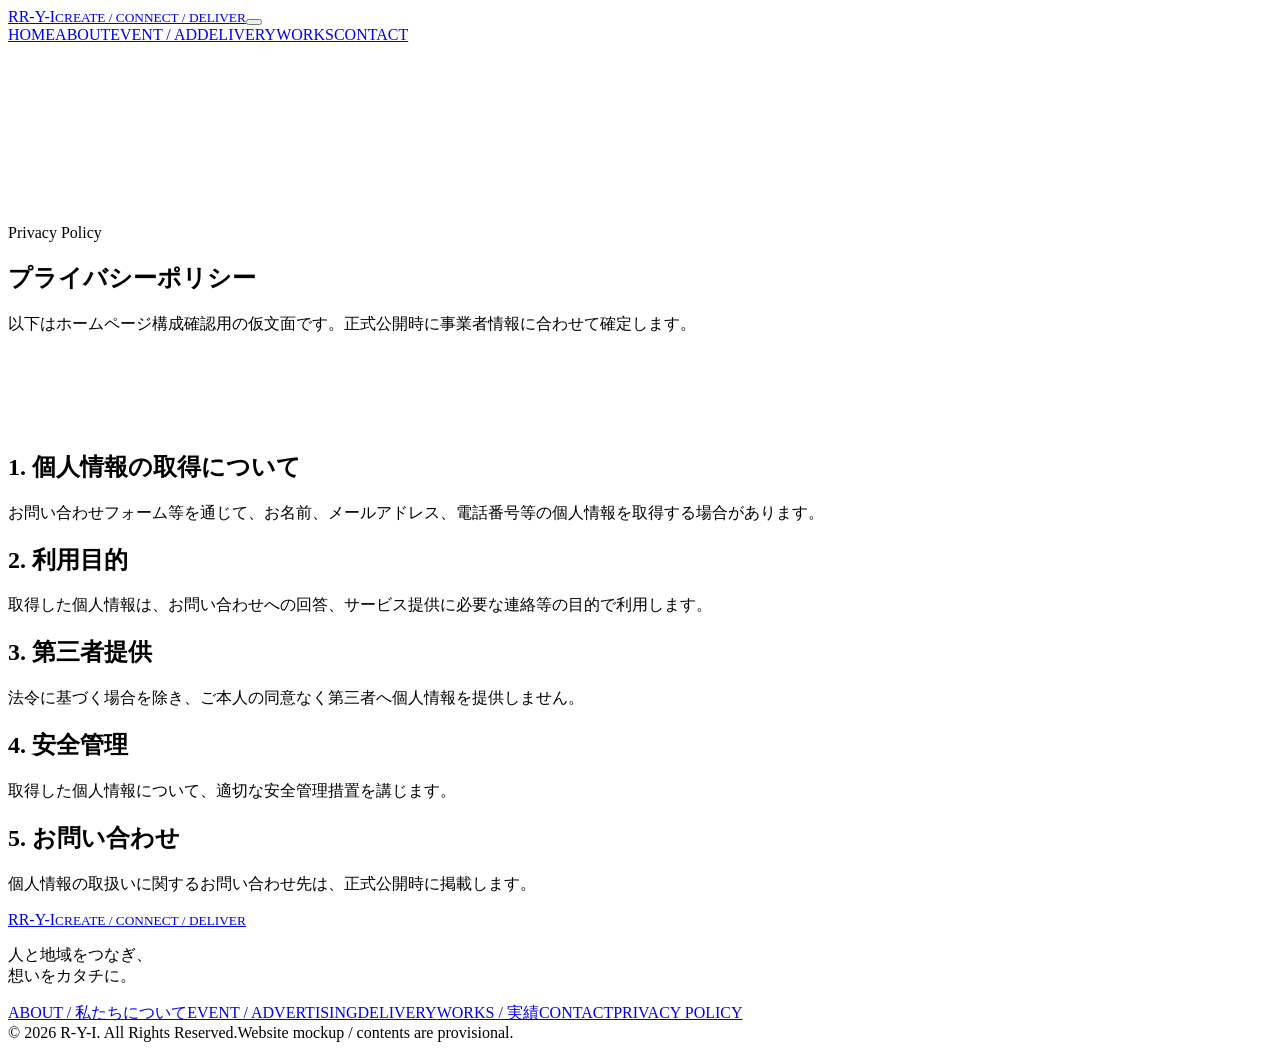
==== privacy.html @ a09a8cc8 "Add files via upload" ====
<!doctype html><html lang="ja"><head><meta charset="utf-8"><meta name="viewport" content="width=device-width,initial-scale=1"><title>PRIVACY POLICY | R-Y-I</title><link rel="stylesheet" href="assets/css/style.css"></head><body class="page-preload">
<header class="site-header subpage"><div class="container header-inner"><a class="logo" href="index.html"><span class="logo-symbol">R</span><span class="logo-text">R-Y-I<small>CREATE / CONNECT / DELIVER</small></span></a><button class="menu-btn" type="button" aria-label="メニューを開く" aria-expanded="false" aria-controls="main-navigation"><span></span><span></span><span></span></button><nav class="main-nav" id="main-navigation"><a href="index.html">HOME</a><a href="about.html">ABOUT</a><a href="event.html">EVENT / AD</a><a href="delivery.html">DELIVERY</a><a href="works.html">WORKS</a><a class="nav-contact" href="contact.html">CONTACT</a></nav></div></header>
<main><section style="padding:180px 0 80px;background:var(--paper)"><div class="container"><div class="eyebrow">Privacy Policy</div><h1 class="section-title">プライバシーポリシー</h1><p class="section-lead">以下はホームページ構成確認用の仮文面です。正式公開時に事業者情報に合わせて確定します。</p></div></section><section class="section"><div class="container prose"><h2>1. 個人情報の取得について</h2><p>お問い合わせフォーム等を通じて、お名前、メールアドレス、電話番号等の個人情報を取得する場合があります。</p><h2>2. 利用目的</h2><p>取得した個人情報は、お問い合わせへの回答、サービス提供に必要な連絡等の目的で利用します。</p><h2>3. 第三者提供</h2><p>法令に基づく場合を除き、ご本人の同意なく第三者へ個人情報を提供しません。</p><h2>4. 安全管理</h2><p>取得した個人情報について、適切な安全管理措置を講じます。</p><h2>5. お問い合わせ</h2><p>個人情報の取扱いに関するお問い合わせ先は、正式公開時に掲載します。</p></div></section></main>
<footer><div class="container"><div class="footer-main"><div><a class="logo" href="index.html"><span class="logo-symbol">R</span><span>R-Y-I<small>CREATE / CONNECT / DELIVER</small></span></a><p class="footer-message">人と地域をつなぎ、<br>想いをカタチに。</p></div><nav class="footer-nav"><a href="about.html">ABOUT / 私たちについて</a><a href="event.html">EVENT / ADVERTISING</a><a href="delivery.html">DELIVERY</a><a href="works.html">WORKS / 実績</a><a href="contact.html">CONTACT</a><a href="privacy.html">PRIVACY POLICY</a></nav></div><div class="footer-bottom"><span>© 2026 R-Y-I. All Rights Reserved.</span><span>Website mockup / contents are provisional.</span></div></div></footer><script src="assets/js/main.js"></script></body></html>
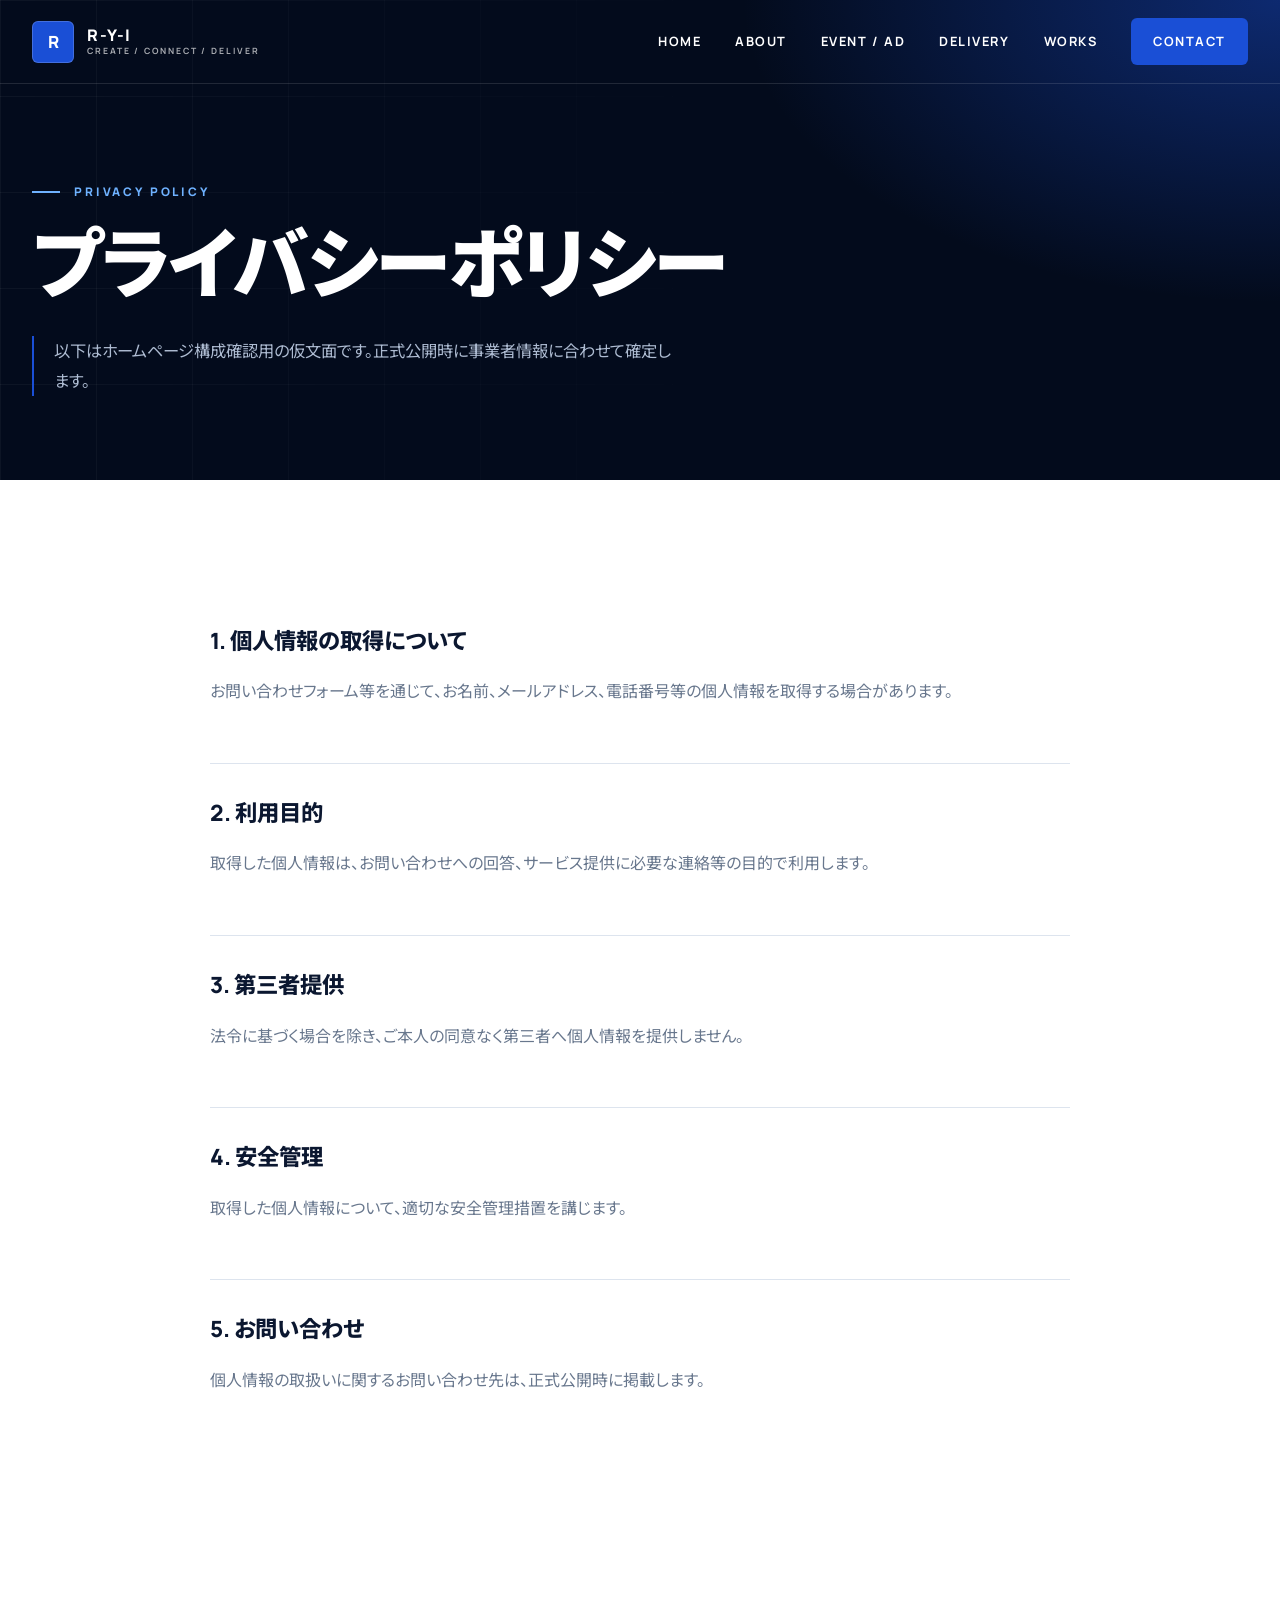
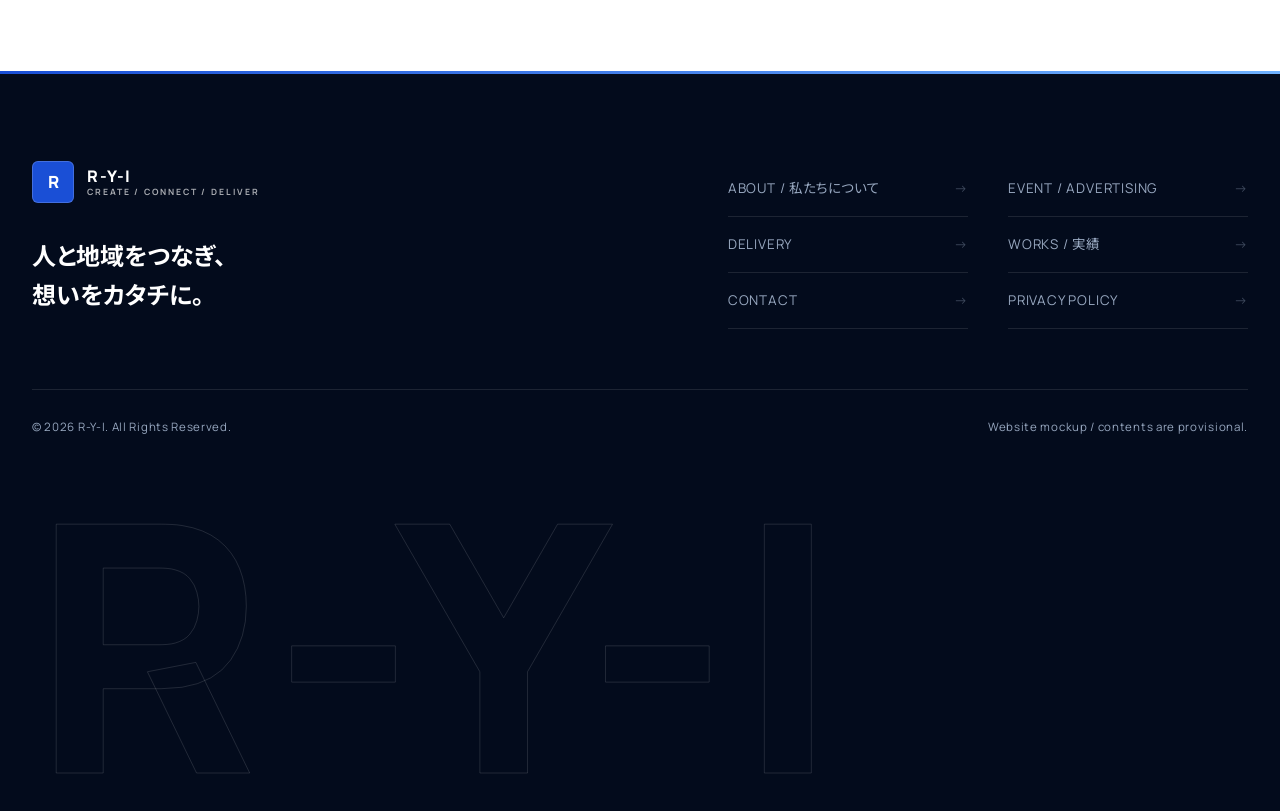
==== commit 176de715: "デザインリニューアル" ====
--- a/privacy.html
+++ b/privacy.html
@@ -1,4 +1,4 @@
 <!doctype html><html lang="ja"><head><meta charset="utf-8"><meta name="viewport" content="width=device-width,initial-scale=1"><title>PRIVACY POLICY | R-Y-I</title><link rel="stylesheet" href="assets/css/style.css"></head><body class="page-preload">
 <header class="site-header subpage"><div class="container header-inner"><a class="logo" href="index.html"><span class="logo-symbol">R</span><span class="logo-text">R-Y-I<small>CREATE / CONNECT / DELIVER</small></span></a><button class="menu-btn" type="button" aria-label="メニューを開く" aria-expanded="false" aria-controls="main-navigation"><span></span><span></span><span></span></button><nav class="main-nav" id="main-navigation"><a href="index.html">HOME</a><a href="about.html">ABOUT</a><a href="event.html">EVENT / AD</a><a href="delivery.html">DELIVERY</a><a href="works.html">WORKS</a><a class="nav-contact" href="contact.html">CONTACT</a></nav></div></header>
-<main><section style="padding:180px 0 80px;background:var(--paper)"><div class="container"><div class="eyebrow">Privacy Policy</div><h1 class="section-title">プライバシーポリシー</h1><p class="section-lead">以下はホームページ構成確認用の仮文面です。正式公開時に事業者情報に合わせて確定します。</p></div></section><section class="section"><div class="container prose"><h2>1. 個人情報の取得について</h2><p>お問い合わせフォーム等を通じて、お名前、メールアドレス、電話番号等の個人情報を取得する場合があります。</p><h2>2. 利用目的</h2><p>取得した個人情報は、お問い合わせへの回答、サービス提供に必要な連絡等の目的で利用します。</p><h2>3. 第三者提供</h2><p>法令に基づく場合を除き、ご本人の同意なく第三者へ個人情報を提供しません。</p><h2>4. 安全管理</h2><p>取得した個人情報について、適切な安全管理措置を講じます。</p><h2>5. お問い合わせ</h2><p>個人情報の取扱いに関するお問い合わせ先は、正式公開時に掲載します。</p></div></section></main>
+<main><section class="page-hero plain"><div class="container page-hero-content"><div class="eyebrow">Privacy Policy</div><h1 class="section-title">プライバシーポリシー</h1><p class="section-lead">以下はホームページ構成確認用の仮文面です。正式公開時に事業者情報に合わせて確定します。</p></div></section><section class="section"><div class="container prose"><h2>1. 個人情報の取得について</h2><p>お問い合わせフォーム等を通じて、お名前、メールアドレス、電話番号等の個人情報を取得する場合があります。</p><h2>2. 利用目的</h2><p>取得した個人情報は、お問い合わせへの回答、サービス提供に必要な連絡等の目的で利用します。</p><h2>3. 第三者提供</h2><p>法令に基づく場合を除き、ご本人の同意なく第三者へ個人情報を提供しません。</p><h2>4. 安全管理</h2><p>取得した個人情報について、適切な安全管理措置を講じます。</p><h2>5. お問い合わせ</h2><p>個人情報の取扱いに関するお問い合わせ先は、正式公開時に掲載します。</p></div></section></main>
 <footer><div class="container"><div class="footer-main"><div><a class="logo" href="index.html"><span class="logo-symbol">R</span><span>R-Y-I<small>CREATE / CONNECT / DELIVER</small></span></a><p class="footer-message">人と地域をつなぎ、<br>想いをカタチに。</p></div><nav class="footer-nav"><a href="about.html">ABOUT / 私たちについて</a><a href="event.html">EVENT / ADVERTISING</a><a href="delivery.html">DELIVERY</a><a href="works.html">WORKS / 実績</a><a href="contact.html">CONTACT</a><a href="privacy.html">PRIVACY POLICY</a></nav></div><div class="footer-bottom"><span>© 2026 R-Y-I. All Rights Reserved.</span><span>Website mockup / contents are provisional.</span></div></div></footer><script src="assets/js/main.js"></script></body></html>
--- a/assets/css/style.css
+++ b/assets/css/style.css
@@ -0,0 +1,553 @@
+/* =========================================================
+   R-Y-I Website  —  style.css  (v3.0 / 2026-11 リニューアル)
+   ---------------------------------------------------------
+   目次
+    1. 基本設定（色・文字・余白）   ← 色を変えたいときはここ
+    2. 共通パーツ（見出し・ボタン）
+    3. ヘッダー / メニュー
+    4. トップ：ヒーロー・マーキー
+    5. トップ：各セクション
+    6. フッター
+    7. 下層ページ
+    8. お問い合わせ / プライバシー
+    9. アニメーション
+   10. レスポンシブ（タブレット / スマホ）
+   ========================================================= */
+
+@import url('https://fonts.googleapis.com/css2?family=Manrope:wght@400;500;600;700;800&family=Noto+Sans+JP:wght@400;500;700;800;900&display=swap');
+
+/* ---------- 1. 基本設定 ---------- */
+:root{
+  /* 色 */
+  --navy-950:#030b1c;
+  --navy-900:#051231;
+  --navy-800:#0a1f48;
+  --navy-700:#10306b;
+  --blue:#1a4fd6;          /* メインの青 */
+  --blue-deep:#0d3aa8;     /* ホバー時など濃い青 */
+  --sky:#6fb2ff;           /* 暗い背景の上で使う明るい青 */
+  --ice:#eef3fb;           /* 薄い背景 */
+  --ink:#0b1730;           /* 見出しの文字色 */
+  --text:#34435b;          /* 本文 */
+  --muted:#68778d;         /* 補足文 */
+  --line:#dde4ee;          /* 罫線 */
+  --white:#fff;
+
+  /* 形 */
+  --r-lg:18px;
+  --r-md:12px;
+  --r-sm:6px;
+  --shadow:0 30px 70px -24px rgba(6,26,70,.32);
+  --shadow-sm:0 14px 34px -14px rgba(6,26,70,.22);
+  --ease:cubic-bezier(.2,.7,.2,1);
+
+  /* 文字 */
+  --font:"Manrope","Noto Sans JP","Noto Sans CJK JP","Hiragino Sans",system-ui,sans-serif;
+  --header-h:84px;
+}
+
+*,*::before,*::after{box-sizing:border-box}
+html{scroll-behavior:smooth;-webkit-text-size-adjust:100%}
+body{margin:0;font-family:var(--font);color:var(--text);background:#fff;line-height:1.85;overflow-x:hidden;font-feature-settings:"palt";-webkit-font-smoothing:antialiased}
+a{color:inherit;text-decoration:none}
+img{display:block;width:100%;height:auto}
+button,input,select,textarea{font:inherit}
+::selection{background:var(--blue);color:#fff}
+
+.container{width:min(1240px,calc(100% - 64px));margin-inline:auto}
+.section{padding:140px 0}
+.section-sm{padding:90px 0}
+.bg-soft{background:var(--ice)}
+.bg-navy{background:var(--navy-900);color:#fff;position:relative;overflow:hidden}
+.bg-navy::before{content:"";position:absolute;inset:0;pointer-events:none;
+  background:
+    radial-gradient(60% 50% at 100% 0%,rgba(26,79,214,.35),transparent 70%),
+    linear-gradient(rgba(255,255,255,.035) 1px,transparent 1px) 0 0/80px 80px,
+    linear-gradient(90deg,rgba(255,255,255,.035) 1px,transparent 1px) 0 0/80px 80px}
+.bg-navy>.container{position:relative}
+
+/* ---------- 2. 共通パーツ ---------- */
+.eyebrow{display:flex;align-items:center;gap:14px;font-size:.74rem;line-height:1;letter-spacing:.24em;text-transform:uppercase;color:var(--blue);font-weight:800;margin-bottom:22px}
+.eyebrow::before{content:"";width:28px;height:2px;background:currentColor;flex:none}
+.bg-navy .eyebrow{color:var(--sky)}
+
+.section-title{margin:0;color:var(--ink);font-size:clamp(2.2rem,4.2vw,4.1rem);line-height:1.18;letter-spacing:-.02em;font-weight:800}
+.bg-navy .section-title{color:#fff}
+.section-lead{max-width:680px;margin:28px 0 0;color:var(--muted);font-size:1.02rem}
+.bg-navy .section-lead{color:#aebcd2}
+.kicker{font-size:clamp(1.1rem,1.8vw,1.35rem);font-weight:700;color:var(--ink);line-height:1.6}
+
+.btn{position:relative;display:inline-flex;align-items:center;justify-content:space-between;gap:28px;min-height:58px;padding:0 10px 0 28px;border-radius:var(--r-sm);background:var(--blue);color:#fff;font-weight:700;font-size:.92rem;letter-spacing:.04em;border:1px solid var(--blue);overflow:hidden;isolation:isolate;transition:background .35s,border-color .35s,color .35s,transform .35s var(--ease),box-shadow .35s;box-shadow:0 14px 30px -12px rgba(26,79,214,.6)}
+.btn::after{content:"→";display:grid;place-items:center;width:38px;height:38px;border-radius:4px;background:rgba(255,255,255,.14);font-size:1rem;transition:transform .35s var(--ease),background .35s}
+.btn::before{content:"";position:absolute;inset:0;z-index:-1;background:linear-gradient(110deg,transparent 30%,rgba(255,255,255,.28) 50%,transparent 70%);transform:translateX(-120%);transition:transform .7s var(--ease)}
+.btn:hover{background:var(--blue-deep);border-color:var(--blue-deep);transform:translateY(-2px)}
+.btn:hover::before{transform:translateX(120%)}
+.btn:hover::after{transform:translateX(3px)}
+.btn:active{transform:translateY(0) scale(.98)}
+.btn.ghost{background:transparent;color:var(--ink);border-color:#c6d2e2;box-shadow:none}
+.btn.ghost::after{background:var(--ice)}
+.btn.ghost:hover{border-color:var(--ink);background:var(--ink);color:#fff}
+.btn.ghost:hover::after{background:rgba(255,255,255,.14)}
+.btn.light{background:#fff;color:var(--ink);border-color:#fff;box-shadow:none}
+.btn.light::after{background:var(--blue);color:#fff}
+.btn.light:hover{background:var(--sky);border-color:var(--sky);color:var(--navy-900)}
+
+/* ---------- 3. ヘッダー / メニュー ---------- */
+.site-header{position:fixed;inset:0 0 auto;z-index:1000;height:var(--header-h);border-bottom:1px solid rgba(255,255,255,.12);transition:height .4s var(--ease),background .4s,border-color .4s}
+.site-header.scrolled{height:70px;background:rgba(255,255,255,.88);backdrop-filter:blur(18px) saturate(1.4);-webkit-backdrop-filter:blur(18px) saturate(1.4);border-color:var(--line)}
+.header-inner{position:relative;z-index:2;height:100%;display:flex;align-items:center;justify-content:space-between;gap:28px}
+
+.logo{position:relative;z-index:1202;display:flex;align-items:center;gap:13px;color:#fff;font-weight:800;letter-spacing:.1em;line-height:1.3;transition:color .3s}
+.site-header.scrolled .logo{color:var(--ink)}
+.logo-symbol{width:42px;height:42px;display:grid;place-items:center;border-radius:var(--r-sm);background:var(--blue);color:#fff;font-size:1.05rem;letter-spacing:0;box-shadow:inset 0 0 0 1px rgba(255,255,255,.18)}
+.logo small{display:block;font-size:.54rem;letter-spacing:.22em;font-weight:700;opacity:.65}
+
+.main-nav{display:flex;align-items:center;gap:34px;color:#fff;font-weight:700;font-size:.8rem;letter-spacing:.12em;transition:color .3s}
+.site-header.scrolled .main-nav{color:var(--ink)}
+.main-nav a{position:relative;padding:8px 0}
+.main-nav a::after{content:"";position:absolute;left:0;bottom:2px;width:100%;height:2px;background:var(--sky);transform:scaleX(0);transform-origin:right;transition:transform .35s var(--ease)}
+.site-header.scrolled .main-nav a::after{background:var(--blue)}
+.main-nav a:hover::after,.main-nav a.active::after{transform:scaleX(1);transform-origin:left}
+.main-nav .nav-contact{padding:12px 22px;border-radius:var(--r-sm);background:var(--blue);color:#fff;transition:background .3s}
+.main-nav .nav-contact:hover{background:var(--blue-deep)}
+.main-nav .nav-contact::after{display:none}
+
+.menu-btn{display:none;position:relative;z-index:1203;width:46px;height:46px;border:1px solid rgba(255,255,255,.35);border-radius:var(--r-sm);background:transparent;color:#fff;cursor:pointer;transition:border-color .3s,color .3s}
+.site-header.scrolled .menu-btn{color:var(--ink);border-color:var(--line)}
+.menu-btn span{position:absolute;left:12px;width:20px;height:2px;background:currentColor;transition:transform .3s,opacity .3s,top .3s}
+.menu-btn span:nth-child(1){top:15px}.menu-btn span:nth-child(2){top:21px}.menu-btn span:nth-child(3){top:27px}
+
+/* ---------- 4. ヒーロー・マーキー ---------- */
+.hero{position:relative;height:max(760px,100svh);overflow:hidden;background:var(--navy-950);color:#fff}
+.hero-slides{position:absolute;inset:0}
+.hero-slide{position:absolute;inset:-2%;opacity:0;transition:opacity 1.4s ease}
+.hero-slide.active{opacity:1;animation:heroZoom 7.5s ease-out both}
+.hero-slide img{height:100%;object-fit:cover}
+.hero-slide:nth-child(2) img{object-position:center 35%}
+@keyframes heroZoom{from{transform:scale(1)}to{transform:scale(1.06)}}
+.hero::after{content:"";position:absolute;inset:0;z-index:1;
+  background:
+    linear-gradient(90deg,rgba(3,11,28,.92) 0%,rgba(5,18,49,.7) 38%,rgba(5,18,49,.15) 72%,rgba(5,18,49,.25) 100%),
+    linear-gradient(0deg,rgba(3,11,28,.7),transparent 40%)}
+.hero::before{content:"";position:absolute;inset:0;z-index:1;pointer-events:none;
+  background:
+    linear-gradient(rgba(255,255,255,.045) 1px,transparent 1px) 0 0/96px 96px,
+    linear-gradient(90deg,rgba(255,255,255,.045) 1px,transparent 1px) 0 0/96px 96px;
+  -webkit-mask-image:linear-gradient(90deg,#000 0%,transparent 65%);mask-image:linear-gradient(90deg,#000 0%,transparent 65%)}
+.hero-content{position:relative;z-index:2;height:100%;display:flex;align-items:center;padding-top:40px}
+.hero-copy{width:min(820px,80%)}
+.hero .eyebrow{color:var(--sky);animation:fadeUp .8s .15s both}
+.hero h1{margin:0;font-size:clamp(3.2rem,6.4vw,6.6rem);line-height:1.08;letter-spacing:-.035em;font-weight:900}
+.hero h1 .line{display:block;overflow:hidden;padding-bottom:.06em}
+.hero h1 .line span{display:block;animation:heroText 1.05s var(--ease) both}
+.hero h1 .line:nth-child(2) span{animation-delay:.13s;background:linear-gradient(90deg,#fff 0%,#bcdcff 100%);-webkit-background-clip:text;background-clip:text;color:transparent}
+@keyframes heroText{from{transform:translateY(110%)}to{transform:none}}
+.hero-copy>p{max-width:600px;margin:34px 0 0;padding-left:20px;border-left:2px solid var(--blue);font-size:clamp(.98rem,1.4vw,1.12rem);color:#d6e1f0;animation:fadeUp .9s .45s both}
+.hero-actions{display:flex;flex-wrap:wrap;gap:14px;margin-top:42px;animation:fadeUp .9s .58s both}
+.hero-actions .btn.ghost{color:#fff;border-color:rgba(255,255,255,.4);background:rgba(255,255,255,.05);backdrop-filter:blur(10px);-webkit-backdrop-filter:blur(10px)}
+.hero-actions .btn.ghost::after{background:rgba(255,255,255,.12)}
+.hero-actions .btn.ghost:hover{background:#fff;color:var(--ink);border-color:#fff}
+.hero-actions .btn.ghost:hover::after{background:var(--ice)}
+.hero-actions .btn.light::after{background:var(--blue)}
+
+.hero-side-label{position:absolute;right:34px;top:50%;z-index:2;transform:translateY(-50%) rotate(90deg);color:rgba(255,255,255,.6);letter-spacing:.3em;font-size:.64rem;font-weight:700;white-space:nowrap}
+.hero-progress{position:absolute;right:64px;bottom:44px;z-index:3;display:flex;gap:10px}
+.hero-progress button{width:46px;height:2px;border:0;padding:0;background:rgba(255,255,255,.3);cursor:pointer;position:relative;overflow:hidden}
+.hero-progress button.active::after{content:"";position:absolute;inset:0;background:#fff;animation:progress 5.8s linear both}
+@keyframes progress{from{transform:translateX(-100%)}to{transform:none}}
+.scroll-cue{position:absolute;left:max(32px,calc((100% - 1240px)/2));bottom:40px;z-index:3;display:flex;align-items:center;gap:14px;font-size:.64rem;letter-spacing:.26em;font-weight:800;color:rgba(255,255,255,.7)}
+.scroll-cue::after{content:"";width:56px;height:1px;background:linear-gradient(90deg,#fff 50%,rgba(255,255,255,.25) 50%);background-size:200% 100%;animation:cueLine 1.8s linear infinite}
+@keyframes cueLine{from{background-position:100% 0}to{background-position:-100% 0}}
+
+.marquee{overflow:hidden;background:var(--blue);color:#fff;padding:20px 0}
+.marquee-track{display:flex;width:max-content;animation:marquee 34s linear infinite}
+.marquee-item{display:flex;align-items:center;gap:30px;padding-right:30px;font-size:.92rem;letter-spacing:.2em;font-weight:800;white-space:nowrap}
+.marquee-item b{font-size:.6rem;font-weight:400;color:var(--sky);opacity:.9}
+@keyframes marquee{to{transform:translateX(-50%)}}
+
+/* ---------- 5. トップ：各セクション ---------- */
+/* What We Value */
+.intro-grid{display:grid;grid-template-columns:.92fr 1.08fr;gap:100px;align-items:start}
+.intro-copy{position:sticky;top:130px}
+.intro-copy .statement{margin:36px 0 0;font-size:clamp(1.08rem,1.8vw,1.4rem);line-height:1.95;color:var(--text);font-weight:500}
+.intro-visual{position:relative}
+.intro-visual::before{content:"";position:absolute;right:-28px;top:-28px;width:46%;height:46%;border:1px solid var(--line);border-radius:var(--r-lg);z-index:-1}
+.intro-visual img{height:640px;object-fit:cover;border-radius:var(--r-lg);box-shadow:var(--shadow)}
+.intro-visual .float-card{position:absolute;left:-60px;bottom:48px;width:280px;padding:28px;border-radius:var(--r-md);background:var(--navy-900);color:#fff;box-shadow:var(--shadow)}
+.float-card .num{font-size:2.4rem;line-height:1;font-weight:800;letter-spacing:.06em;color:var(--sky)}
+.float-card p{margin:12px 0 0;color:#b9c7da;font-size:.88rem;line-height:1.8}
+
+/* Business */
+.business-head{display:flex;justify-content:space-between;align-items:end;gap:60px;margin-bottom:64px;padding-bottom:40px;border-bottom:1px solid var(--line)}
+.business-head .section-lead{max-width:520px;margin:0}
+.business-list{display:grid;grid-template-columns:1fr 1fr;gap:28px}
+.business-card{position:relative;overflow:hidden;min-height:660px;border-radius:var(--r-lg);color:#fff;isolation:isolate;box-shadow:var(--shadow-sm);transition:transform .45s var(--ease),box-shadow .45s}
+.business-card img{position:absolute;inset:0;height:100%;object-fit:cover;transition:transform 1s var(--ease)}
+.business-card::after{content:"";position:absolute;inset:0;z-index:1;background:linear-gradient(180deg,rgba(3,11,28,0) 30%,rgba(3,11,28,.9) 100%);transition:background .45s}
+.business-card:hover{transform:translateY(-8px);box-shadow:var(--shadow)}
+.business-card:hover img{transform:scale(1.06)}
+.business-card:hover::after{background:linear-gradient(180deg,rgba(10,31,72,.15) 10%,rgba(5,18,49,.95) 100%)}
+.business-card .card-content{position:absolute;z-index:2;left:40px;right:40px;bottom:40px;padding-right:80px}
+.business-card .num{display:inline-block;margin-bottom:18px;padding:7px 12px;border-radius:4px;background:rgba(255,255,255,.12);backdrop-filter:blur(8px);-webkit-backdrop-filter:blur(8px);font-size:.7rem;letter-spacing:.16em;font-weight:800;color:#fff}
+.business-card h3{margin:0 0 16px;font-size:clamp(1.9rem,3vw,3rem);line-height:1.2;font-weight:800;letter-spacing:-.01em}
+.business-card p{margin:0;max-width:500px;color:#d3ddeb;font-size:.95rem}
+.business-card .arrow{position:absolute;right:0;bottom:0;width:60px;height:60px;display:grid;place-items:center;border-radius:var(--r-sm);background:#fff;color:var(--ink);font-size:1.3rem;transition:background .35s,color .35s,transform .35s var(--ease)}
+.business-card:hover .arrow{background:var(--blue);color:#fff;transform:rotate(45deg)}
+
+/* Our Style */
+.strength-grid{display:grid;grid-template-columns:repeat(3,1fr);margin-top:64px;border-top:1px solid var(--line);border-left:1px solid var(--line)}
+.strength{position:relative;padding:48px 40px 52px;border-right:1px solid var(--line);border-bottom:1px solid var(--line);background:#fff;transition:background .4s,color .4s}
+.strength::before{content:"";position:absolute;left:0;top:-1px;width:100%;height:3px;background:var(--blue);transform:scaleX(0);transform-origin:left;transition:transform .5s var(--ease)}
+.strength:hover::before{transform:scaleX(1)}
+.strength:hover{background:var(--ice)}
+.strength .n{font-size:.72rem;color:var(--blue);font-weight:800;letter-spacing:.18em}
+.strength h3{margin:28px 0 14px;font-size:1.6rem;color:var(--ink);font-weight:800}
+.strength p{margin:0;color:var(--muted);font-size:.95rem}
+
+/* Works */
+.works-layout{display:grid;grid-template-columns:1.25fr .75fr;gap:24px;margin-top:64px}
+.works-side{display:grid;grid-template-rows:1fr 1fr;gap:24px}
+.work-item{position:relative;overflow:hidden;min-height:330px;border-radius:var(--r-lg);background:var(--navy-800);transition:transform .45s var(--ease)}
+.work-item.large{min-height:700px;grid-row:span 2}
+.work-item img{position:absolute;inset:0;height:100%;object-fit:cover;transition:transform .9s var(--ease),opacity .5s}
+.work-item::after{content:"";position:absolute;inset:0;background:linear-gradient(180deg,transparent 40%,rgba(3,11,28,.85))}
+.work-item:hover img{transform:scale(1.05)}
+.work-label{position:absolute;z-index:2;left:30px;right:30px;bottom:28px;color:#fff;display:flex;flex-direction:column}
+.work-label small{font-size:.68rem;letter-spacing:.18em;text-transform:uppercase;color:var(--sky);font-weight:800}
+.work-label h3{margin:6px 0 0;font-size:1.5rem;font-weight:800}
+
+/* Group Business */
+.group-panel{position:relative;overflow:hidden;display:grid;grid-template-columns:1.2fr .8fr;gap:50px;align-items:center;padding:72px;border-radius:var(--r-lg);background:var(--navy-900);color:#fff}
+.group-panel::before{content:"";position:absolute;inset:0;pointer-events:none;
+  background:
+    radial-gradient(50% 80% at 100% 50%,rgba(26,79,214,.55),transparent 70%),
+    linear-gradient(rgba(255,255,255,.04) 1px,transparent 1px) 0 0/64px 64px,
+    linear-gradient(90deg,rgba(255,255,255,.04) 1px,transparent 1px) 0 0/64px 64px}
+.group-panel>*{position:relative}
+.group-panel .eyebrow{color:var(--sky)}
+.group-panel .section-title{color:#fff;font-size:clamp(2rem,3.6vw,3.4rem)}
+.group-panel p{max-width:620px;margin:22px 0 0;color:#b9c7da}
+.group-link{justify-self:end;width:180px;height:180px;display:grid;place-items:center;text-align:center;border-radius:50%;border:1px solid rgba(255,255,255,.35);font-weight:800;font-size:.85rem;letter-spacing:.14em;line-height:1.7;transition:background .4s,color .4s,transform .4s var(--ease),border-color .4s}
+.group-link:hover{background:#fff;color:var(--blue);border-color:#fff;transform:rotate(-8deg) scale(1.04)}
+
+/* News */
+.news-header{display:flex;justify-content:space-between;align-items:end;gap:30px;margin-bottom:40px}
+.news-list{border-top:2px solid var(--ink)}
+.news-item{display:grid;grid-template-columns:130px 100px 1fr 40px;gap:24px;align-items:center;padding:28px 12px;border-bottom:1px solid var(--line);transition:background .3s,padding .3s}
+.news-item:hover{background:var(--ice);padding-left:24px}
+.news-item time{font-size:.86rem;color:var(--muted);font-weight:600;letter-spacing:.06em}
+.news-item .tag{justify-self:start;padding:4px 10px;border-radius:4px;background:var(--ice);font-size:.66rem;color:var(--blue);font-weight:800;letter-spacing:.12em}
+.news-item:hover .tag{background:#fff}
+.news-item .title{color:var(--ink);font-weight:600}
+.news-item .arrow{display:grid;place-items:center;width:36px;height:36px;border-radius:4px;border:1px solid var(--line);transition:background .3s,color .3s,border-color .3s}
+.news-item:hover .arrow{background:var(--blue);border-color:var(--blue);color:#fff}
+
+/* Contact CTA */
+.contact-visual{position:relative;overflow:hidden;min-height:600px;display:flex;align-items:center;border-radius:var(--r-lg);color:#fff;background:var(--navy-900)}
+.contact-visual img{position:absolute;inset:0;height:100%;object-fit:cover}
+.contact-visual::after{content:"";position:absolute;inset:0;background:linear-gradient(90deg,rgba(3,11,28,.9) 0%,rgba(5,18,49,.55) 50%,rgba(5,18,49,.1) 100%)}
+.contact-copy{position:relative;z-index:2;width:min(760px,78%);padding:72px}
+.contact-copy .eyebrow{color:var(--sky)}
+.contact-copy h2{margin:0 0 24px;font-size:clamp(2.3rem,4.2vw,3.9rem);line-height:1.14;letter-spacing:-.025em;font-weight:900}
+.contact-copy p{margin:0 0 34px;color:#d3ddeb}
+
+/* ---------- 6. フッター ---------- */
+footer{position:relative;overflow:hidden;margin-top:120px;padding:90px 0 34px;background:var(--navy-950);color:#97a7bf}
+footer::before{content:"";position:absolute;left:0;right:0;top:0;height:3px;background:linear-gradient(90deg,var(--blue),var(--sky))}
+footer .container{position:relative}
+footer .container::after{content:"R-Y-I";display:block;margin:70px 0 0;font-size:clamp(5rem,27vw,25rem);line-height:.78;font-weight:800;letter-spacing:.02em;color:transparent;-webkit-text-stroke:1px rgba(255,255,255,.12);user-select:none;pointer-events:none}
+.footer-main{display:grid;grid-template-columns:1.1fr .9fr;gap:60px}
+footer .logo{color:#fff}
+.footer-message{margin:34px 0 0;max-width:460px;font-size:1.5rem;line-height:1.6;color:#fff;font-weight:700}
+.footer-nav{display:grid;grid-template-columns:1fr 1fr;gap:0 40px;align-content:start;font-size:.84rem;letter-spacing:.06em}
+.footer-nav a{display:flex;justify-content:space-between;padding:15px 0;border-bottom:1px solid rgba(255,255,255,.1);transition:color .3s,padding .3s}
+.footer-nav a::after{content:"→";opacity:.4;transition:opacity .3s,transform .3s}
+.footer-nav a:hover{color:#fff;padding-left:6px}
+.footer-nav a:hover::after{opacity:1;transform:translateX(3px)}
+.footer-bottom{display:flex;justify-content:space-between;gap:20px;margin-top:60px;padding-top:26px;border-top:1px solid rgba(255,255,255,.1);font-size:.72rem;letter-spacing:.06em}
+
+/* ---------- 7. 下層ページ ---------- */
+.page-hero{position:relative;min-height:640px;display:flex;align-items:flex-end;overflow:hidden;background:var(--navy-950);color:#fff}
+.page-hero img{position:absolute;inset:0;height:100%;object-fit:cover;animation:heroZoom 9s ease-out both}
+.page-hero::after{content:"";position:absolute;inset:0;
+  background:
+    linear-gradient(90deg,rgba(3,11,28,.9),rgba(5,18,49,.35) 70%),
+    linear-gradient(0deg,rgba(3,11,28,.6),transparent 55%)}
+.page-hero::before{content:"";position:absolute;inset:0;z-index:1;pointer-events:none;
+  background:
+    linear-gradient(rgba(255,255,255,.045) 1px,transparent 1px) 0 0/96px 96px,
+    linear-gradient(90deg,rgba(255,255,255,.045) 1px,transparent 1px) 0 0/96px 96px;
+  -webkit-mask-image:linear-gradient(90deg,#000,transparent 60%);mask-image:linear-gradient(90deg,#000,transparent 60%)}
+.page-hero-content{position:relative;z-index:2;padding:180px 0 84px}
+.page-hero .eyebrow{color:var(--sky);animation:fadeUp .7s .1s both}
+.page-hero h1{margin:0;font-size:clamp(3rem,6vw,5.8rem);line-height:1.12;letter-spacing:-.03em;font-weight:900;animation:fadeUp .9s .2s both}
+.page-hero p{max-width:640px;margin:30px 0 0;padding-left:20px;border-left:2px solid var(--blue);color:#d6e1f0;font-size:1.02rem;animation:fadeUp .9s .35s both}
+/* 写真なしのシンプルな見出し（プライバシーポリシー） */
+.page-hero.plain{min-height:480px}
+.page-hero.plain::after{background:radial-gradient(60% 90% at 100% 0%,rgba(26,79,214,.45),transparent 70%)}
+.page-hero.plain .section-title{color:#fff;animation:fadeUp .9s .2s both}
+.page-hero.plain .section-lead{color:#aebcd2}
+
+.two-col{display:grid;grid-template-columns:.85fr 1.15fr;gap:100px;align-items:start}
+.sticky{position:sticky;top:120px}
+.content-block h2{margin:0 0 26px;font-size:clamp(2rem,3.2vw,3.1rem);line-height:1.3;color:var(--ink);font-weight:800;letter-spacing:-.015em}
+.content-block>p{color:var(--muted)}
+.content-block>p+p{margin-top:18px}
+.content-block .kicker{margin-top:0;padding-bottom:22px;border-bottom:1px solid var(--line);color:var(--ink)}
+.photo-round{overflow:hidden;border-radius:var(--r-lg);box-shadow:var(--shadow)}
+.photo-round img{height:580px;object-fit:cover;transition:transform 1s var(--ease)}
+.photo-round:hover img{transform:scale(1.04)}
+
+.info-table{width:100%;border-collapse:collapse;margin-top:40px;border-top:2px solid var(--ink)}
+.info-table th,.info-table td{text-align:left;vertical-align:top;padding:22px 18px;border-bottom:1px solid var(--line)}
+.info-table th{width:170px;color:var(--ink);font-size:.86rem;font-weight:700;letter-spacing:.04em}
+.info-table td{color:var(--text)}
+
+.service-grid{display:grid;grid-template-columns:1fr 1fr;gap:16px;margin-top:44px}
+.service-card{position:relative;overflow:hidden;padding:34px 30px;border:1px solid var(--line);border-radius:var(--r-md);background:#fff;transition:border-color .35s,transform .35s var(--ease),box-shadow .35s}
+.service-card::after{content:"";position:absolute;left:0;bottom:0;width:100%;height:3px;background:var(--blue);transform:scaleX(0);transform-origin:left;transition:transform .5s var(--ease)}
+.service-card:hover{transform:translateY(-4px);border-color:#c3d2e8;box-shadow:var(--shadow-sm)}
+.service-card:hover::after{transform:scaleX(1)}
+.service-card .n{display:block;font-size:2rem;line-height:1;font-weight:800;color:transparent;-webkit-text-stroke:1px var(--blue);letter-spacing:.02em}
+.service-card h3{margin:22px 0 8px;color:var(--ink);font-size:1.18rem;font-weight:800}
+.service-card p{margin:0;color:var(--muted);font-size:.92rem}
+
+.flow{position:relative;display:grid;grid-template-columns:repeat(5,1fr);gap:16px;margin-top:56px;counter-reset:flow}
+.flow-step{position:relative;padding:34px 22px;border:1px solid var(--line);border-radius:var(--r-md);background:#fff;text-align:left;transition:background .35s,border-color .35s}
+.flow-step:not(:last-child)::after{content:"";position:absolute;right:-13px;top:50%;z-index:1;width:10px;height:10px;border-top:2px solid var(--blue);border-right:2px solid var(--blue);transform:translateY(-50%) rotate(45deg)}
+.flow-step:hover{background:var(--ice);border-color:#c3d2e8}
+.flow-step b{display:block;margin-bottom:26px;color:var(--blue);font-size:.7rem;letter-spacing:.16em;font-weight:800}
+.flow-step span{display:block;color:var(--ink);font-weight:700;font-size:1rem;line-height:1.5}
+.note{padding:20px 24px;border-left:3px solid #e2a514;border-radius:var(--r-sm);background:#fff8e6;color:#6d5212;font-size:.92rem}
+
+/* ---------- 8. お問い合わせ / プライバシー ---------- */
+.contact-grid{display:grid;grid-template-columns:.75fr 1.25fr;gap:90px;align-items:start}
+.contact-aside{position:sticky;top:120px}
+.contact-aside h2{margin:0 0 20px;color:var(--ink);font-size:2.6rem;line-height:1.25;font-weight:800}
+.contact-aside p{color:var(--muted)}
+.contact-aside .note{margin-top:24px}
+.demo-form{display:grid;grid-template-columns:1fr 1fr;gap:24px 20px;padding:48px;border:1px solid var(--line);border-radius:var(--r-lg);background:#fff;box-shadow:var(--shadow-sm)}
+.field{display:flex;flex-direction:column;gap:10px}
+.field.full{grid-column:1/-1}
+.field label{color:var(--ink);font-weight:700;font-size:.86rem;letter-spacing:.04em}
+.field input,.field select,.field textarea{width:100%;padding:16px 18px;border:1px solid #cdd8e6;border-radius:var(--r-sm);background:#f8fafd;color:var(--ink);outline:none;transition:border-color .25s,box-shadow .25s,background .25s}
+.field input:focus,.field select:focus,.field textarea:focus{border-color:var(--blue);background:#fff;box-shadow:0 0 0 4px rgba(26,79,214,.1)}
+.field textarea{min-height:200px;resize:vertical}
+.field .btn{justify-self:start;align-self:flex-start;min-width:260px;cursor:pointer}
+.demo-message{display:none;grid-column:1/-1;padding:16px 20px;border-radius:var(--r-sm);background:var(--ice);color:var(--blue-deep);font-weight:700}
+
+.prose{max-width:860px;margin-inline:auto}
+.prose h2{margin:56px 0 14px;padding-top:28px;border-top:1px solid var(--line);color:var(--ink);font-size:1.4rem;font-weight:800}
+.prose h2:first-child{margin-top:0;padding-top:0;border-top:0}
+.prose p,.prose li{color:var(--muted)}
+
+/* ---------- 9. アニメーション ---------- */
+@keyframes fadeUp{from{opacity:0;transform:translateY(24px)}to{opacity:1;transform:none}}
+
+.reveal{opacity:0;transform:translateY(40px);transition:opacity .9s var(--ease),transform .9s var(--ease)}
+.reveal-left{opacity:0;transform:translateX(-44px);transition:opacity .9s var(--ease),transform .9s var(--ease)}
+.reveal-right{opacity:0;transform:translateX(44px);transition:opacity .9s var(--ease),transform .9s var(--ease)}
+.reveal.is-visible,.reveal-left.is-visible,.reveal-right.is-visible{opacity:1;transform:none}
+.strength-grid .reveal:nth-child(2){transition-delay:.08s}
+.strength-grid .reveal:nth-child(3){transition-delay:.16s}
+.works-side .reveal-right:nth-child(2){transition-delay:.1s}
+.news-list.is-visible .news-item{animation:miniRise .5s both}
+.news-list.is-visible .news-item:nth-child(2){animation-delay:.08s}
+@keyframes miniRise{from{opacity:0;transform:translateY(10px)}to{opacity:1;transform:none}}
+
+/* トップの初回イントロ（タブごとに1回） */
+.site-intro{position:fixed;inset:0;z-index:4000;display:grid;place-items:center;background:var(--navy-950);color:#fff;transition:opacity .45s ease,visibility .45s}
+.site-intro::before{content:"";position:absolute;inset:0;
+  background:
+    radial-gradient(40% 50% at 70% 30%,rgba(26,79,214,.4),transparent 70%),
+    linear-gradient(rgba(255,255,255,.04) 1px,transparent 1px) 0 0/96px 96px,
+    linear-gradient(90deg,rgba(255,255,255,.04) 1px,transparent 1px) 0 0/96px 96px}
+.site-intro-inner{position:relative;text-align:center;width:min(520px,78vw)}
+.site-intro-mark{font-size:clamp(3rem,9vw,7rem);line-height:1;font-weight:800;letter-spacing:.08em;animation:introMark .7s var(--ease) both}
+.site-intro-sub{margin-top:16px;font-size:.66rem;letter-spacing:.32em;font-weight:700;color:var(--sky);animation:fadeUp .6s .18s both}
+.site-intro-line{width:min(280px,72%);height:1px;margin:26px auto 0;overflow:hidden;background:rgba(255,255,255,.18)}
+.site-intro-line span{display:block;height:100%;background:var(--sky);transform-origin:left;animation:introLine .75s .2s var(--ease) both}
+.site-intro.is-leaving{opacity:0;visibility:hidden;pointer-events:none}
+@keyframes introMark{from{opacity:0;transform:translateY(24px);letter-spacing:.22em}to{opacity:1;transform:none;letter-spacing:.08em}}
+@keyframes introLine{from{transform:scaleX(0)}to{transform:scaleX(1)}}
+.home-page.intro-active .hero .eyebrow{animation-delay:.72s}
+.home-page.intro-active .hero h1 .line:first-child span{animation-delay:.7s}
+.home-page.intro-active .hero h1 .line:nth-child(2) span{animation-delay:.82s}
+.home-page.intro-active .hero-copy>p{animation-delay:.92s}
+.home-page.intro-active .hero-actions{animation-delay:1.02s}
+
+/* ページ切り替え */
+body.page-preload>.site-header,body.page-preload>main,body.page-preload>footer{opacity:0;transform:translateY(8px)}
+body.page-preload.page-ready>.site-header,body.page-preload.page-ready>main,body.page-preload.page-ready>footer{opacity:1;transform:none;transition:opacity .4s var(--ease),transform .4s var(--ease)}
+body.page-leave>.site-header,body.page-leave>main,body.page-leave>footer{opacity:0!important;transform:translateY(-8px)!important;transition:opacity .22s ease,transform .22s ease!important;pointer-events:none}
+body.page-leave{cursor:progress}
+a.is-activating{transform:scale(.985)!important;transition:transform .1s ease!important}
+.click-pop{animation:clickPop .16s ease-out both!important}
+@keyframes clickPop{45%{transform:scale(.972)}}
+
+/* ---------- 10. レスポンシブ ---------- */
+@media (max-width:1100px){
+  .main-nav{gap:24px}
+  .intro-grid,.two-col{gap:64px}
+}
+
+/* タブレット以下：ハンバーガーメニュー */
+@media (max-width:980px){
+  :root{--header-h:72px}
+  .site-header.scrolled{height:64px}
+  .menu-btn{display:block}
+  .main-nav{position:fixed;inset:0;z-index:1200;width:100%;height:100dvh;display:flex;flex-direction:column;align-items:stretch;justify-content:flex-start;gap:0;padding:110px max(24px,8vw) 40px;overflow-y:auto;overscroll-behavior:contain;
+    background:
+      radial-gradient(60% 40% at 100% 0%,rgba(26,79,214,.4),transparent 70%),
+      linear-gradient(rgba(255,255,255,.035) 1px,transparent 1px) 0 0/64px 64px,
+      linear-gradient(90deg,rgba(255,255,255,.035) 1px,transparent 1px) 0 0/64px 64px,
+      var(--navy-950);
+    color:#fff!important;transform:translateX(102%);opacity:0;visibility:hidden;pointer-events:none;
+    transition:transform .45s var(--ease),opacity .3s,visibility 0s linear .45s}
+  .main-nav.open{transform:none;opacity:1;visibility:visible;pointer-events:auto;transition-delay:0s}
+  .main-nav a{display:flex;align-items:center;min-height:66px;padding:10px 40px 10px 44px;border-bottom:1px solid rgba(255,255,255,.12);color:#fff!important;font-size:clamp(1.15rem,5vw,1.6rem);letter-spacing:.06em}
+  .main-nav a::before{position:absolute;left:0;top:50%;transform:translateY(-50%);color:var(--sky);font-size:.62rem;letter-spacing:.14em}
+  .main-nav a:nth-child(1)::before{content:"01"}.main-nav a:nth-child(2)::before{content:"02"}.main-nav a:nth-child(3)::before{content:"03"}
+  .main-nav a:nth-child(4)::before{content:"04"}.main-nav a:nth-child(5)::before{content:"05"}
+  .main-nav a::after,.site-header.scrolled .main-nav a::after{content:"→";left:auto;right:4px;bottom:auto;top:50%;width:auto;height:auto;background:none;transform:translateY(-50%);opacity:.5;font-size:1rem}
+  .main-nav a:hover::after,.main-nav a.active::after{transform:translateY(-50%);opacity:1}
+  .main-nav a.active{color:var(--sky)!important}
+  .main-nav .nav-contact{justify-content:center;min-height:62px;margin-top:28px;padding:0 22px;border:0;background:var(--blue)}
+  .main-nav .nav-contact::before{display:none}
+  .main-nav .nav-contact::after{display:inline;position:static;transform:none;margin-left:12px;opacity:1}
+  body.menu-open{overflow:hidden;height:100dvh;overscroll-behavior:none}
+  body.menu-open .site-header{background:transparent!important;border-color:transparent!important;backdrop-filter:none!important;-webkit-backdrop-filter:none!important}
+  body.menu-open .site-header .logo,body.menu-open .menu-btn{color:#fff!important}
+  body.menu-open .menu-btn{border-color:rgba(255,255,255,.35)}
+  .menu-btn.open span:nth-child(1){top:21px;transform:rotate(45deg)}
+  .menu-btn.open span:nth-child(2){opacity:0}
+  .menu-btn.open span:nth-child(3){top:21px;transform:rotate(-45deg)}
+
+  .section{padding:104px 0}
+  .section-sm{padding:72px 0}
+  .intro-grid,.two-col,.contact-grid,.footer-main{grid-template-columns:1fr;gap:52px}
+  .intro-copy,.sticky,.contact-aside{position:static}
+  .intro-visual img{height:min(66vw,580px)}
+  .intro-visual .float-card{left:24px;bottom:24px}
+  .intro-visual::before{display:none}
+  .business-head{flex-direction:column;align-items:flex-start;gap:24px}
+  .business-card{min-height:540px}
+  .business-card .card-content{left:30px;right:30px;bottom:30px}
+  .strength-grid{grid-template-columns:1fr 1fr}
+  .group-panel{grid-template-columns:1fr;padding:56px}
+  .group-link{justify-self:start}
+  .flow{grid-template-columns:repeat(3,1fr)}
+  .flow-step:nth-child(3)::after{display:none}
+  .page-hero{min-height:560px}
+  .page-hero-content{padding:150px 0 64px}
+  .photo-round img{height:min(68vw,520px)}
+  .hero-side-label{display:none}
+}
+
+/* スマホ */
+@media (max-width:700px){
+  .container{width:calc(100% - 40px)}
+  .section{padding:84px 0}
+  .section-sm{padding:60px 0}
+  .section-title{font-size:clamp(2rem,9.5vw,3rem);line-height:1.25}
+  .section-lead{font-size:.95rem}
+  .eyebrow{margin-bottom:16px;font-size:.68rem}
+  .btn{min-height:52px;padding-left:22px;gap:20px;font-size:.86rem}
+  .btn::after{width:34px;height:34px}
+
+  .hero{height:100svh;min-height:680px;max-height:920px}
+  .hero::after{background:linear-gradient(180deg,rgba(3,11,28,.35) 0%,rgba(5,18,49,.45) 35%,rgba(3,11,28,.95) 100%)}
+  .hero::before{-webkit-mask-image:linear-gradient(0deg,#000,transparent 70%);mask-image:linear-gradient(0deg,#000,transparent 70%)}
+  .hero-content{align-items:flex-end;padding:94px 0 130px}
+  .hero-copy{width:100%}
+  .hero h1{font-size:clamp(2.2rem,9.2vw,4.2rem);line-height:1.18}
+  .hero-copy>p{margin-top:24px;padding-left:14px;font-size:.92rem;line-height:1.85}
+  .hero-actions{margin-top:28px;gap:10px}
+  .hero-slide img{object-position:62% center}
+  .hero-progress{right:20px;bottom:30px}
+  .hero-progress button{width:28px}
+  .scroll-cue{left:20px;bottom:24px;font-size:.58rem}
+
+  .marquee{padding:13px 0}
+  .marquee-item{font-size:.74rem;gap:18px;padding-right:18px}
+
+  .intro-grid{gap:40px}
+  .intro-copy .statement{margin-top:26px;font-size:1.05rem}
+  .intro-visual img{height:420px}
+  .intro-visual .float-card{position:relative;left:auto;bottom:auto;width:auto;margin:-48px 16px 0;padding:22px}
+
+  .business-head{margin-bottom:36px;padding-bottom:28px}
+  .business-list{grid-template-columns:1fr;gap:16px}
+  .business-card{min-height:480px}
+  .business-card .card-content{left:22px;right:22px;bottom:24px;padding-right:0}
+  .business-card h3{font-size:clamp(1.9rem,9vw,2.6rem)}
+  .business-card p{font-size:.9rem}
+  .business-card .arrow{display:none}
+
+  .strength-grid{grid-template-columns:1fr;margin-top:40px}
+  .strength{padding:34px 26px 38px}
+  .strength h3{margin-top:18px;font-size:1.4rem}
+
+  .works-layout{grid-template-columns:1fr;gap:14px;margin-top:40px}
+  .works-side{gap:14px}
+  .work-item.large{min-height:440px;grid-row:auto}
+  .work-item{min-height:280px}
+  .work-label{left:22px;bottom:22px}
+
+  .group-panel{padding:40px 26px;gap:30px}
+  .group-link{width:136px;height:136px;font-size:.76rem}
+
+  .news-header{display:block;margin-bottom:28px}
+  .news-header .btn{margin-top:22px}
+  .news-item{grid-template-columns:auto 1fr 32px;gap:8px 14px;padding:22px 4px}
+  .news-item:hover{padding-left:10px}
+  .news-item .title{grid-column:1/3;grid-row:2;font-size:.92rem;line-height:1.6}
+  .news-item .arrow{grid-column:3;grid-row:1/3;width:32px;height:32px}
+
+  .contact-visual{min-height:580px;align-items:flex-end}
+  .contact-visual::after{background:linear-gradient(180deg,rgba(5,18,49,.05),rgba(3,11,28,.85) 58%,rgba(3,11,28,.96))}
+  .contact-visual img{object-position:58% center}
+  .contact-copy{width:100%;padding:36px 24px 40px}
+  .contact-copy h2{font-size:clamp(1.9rem,8.4vw,3.2rem)}
+
+  footer{margin-top:80px;padding:64px 0 28px}
+  .footer-message{font-size:1.25rem}
+  .footer-nav{grid-template-columns:1fr}
+  .footer-bottom{flex-direction:column;align-items:flex-start;margin-top:40px}
+  footer .container::after{margin-top:44px}
+
+  .page-hero{min-height:520px}
+  .page-hero-content{padding:130px 0 50px}
+  .page-hero h1{font-size:clamp(2.1rem,8.8vw,4rem)}
+  .page-hero p{font-size:.92rem;padding-left:14px}
+  .page-hero.plain{min-height:420px}
+  .two-col,.contact-grid{gap:40px}
+  .content-block h2{font-size:clamp(1.9rem,8.5vw,2.6rem)}
+  .photo-round img{height:380px}
+  .service-grid{grid-template-columns:1fr;gap:12px}
+  .service-card{padding:26px 24px}
+  .flow{grid-template-columns:1fr;gap:12px;margin-top:36px}
+  .flow-step{display:flex;align-items:center;gap:20px;padding:20px 22px}
+  .flow-step b{margin:0;flex:none}
+  .flow-step:not(:last-child)::after{display:block;right:auto;left:50%;top:auto;bottom:-10px;transform:translateX(-50%) rotate(135deg)}
+  .info-table th,.info-table td{display:block;width:100%;padding:12px 4px}
+  .info-table th{padding-top:20px;padding-bottom:0;border-bottom:0;color:var(--blue);font-size:.78rem}
+  .demo-form{grid-template-columns:1fr;gap:18px;padding:28px 22px}
+  .field.full{grid-column:auto}
+  .field .btn{width:100%;min-width:0}
+  .contact-aside h2{font-size:2.1rem}
+}
+
+@media (max-width:440px){
+  .container{width:calc(100% - 32px)}
+  .logo small{display:none}
+  .hero{min-height:640px}
+  .hero-actions{display:grid;grid-template-columns:1fr;width:100%}
+  .hero-actions .btn{width:100%}
+}
+
+@media (prefers-reduced-motion:reduce){
+  *,*::before,*::after{scroll-behavior:auto!important;animation-duration:.01ms!important;animation-iteration-count:1!important;transition-duration:.01ms!important}
+  .site-intro{display:none!important}
+  body.page-preload>*{opacity:1!important;transform:none!important}
+}
